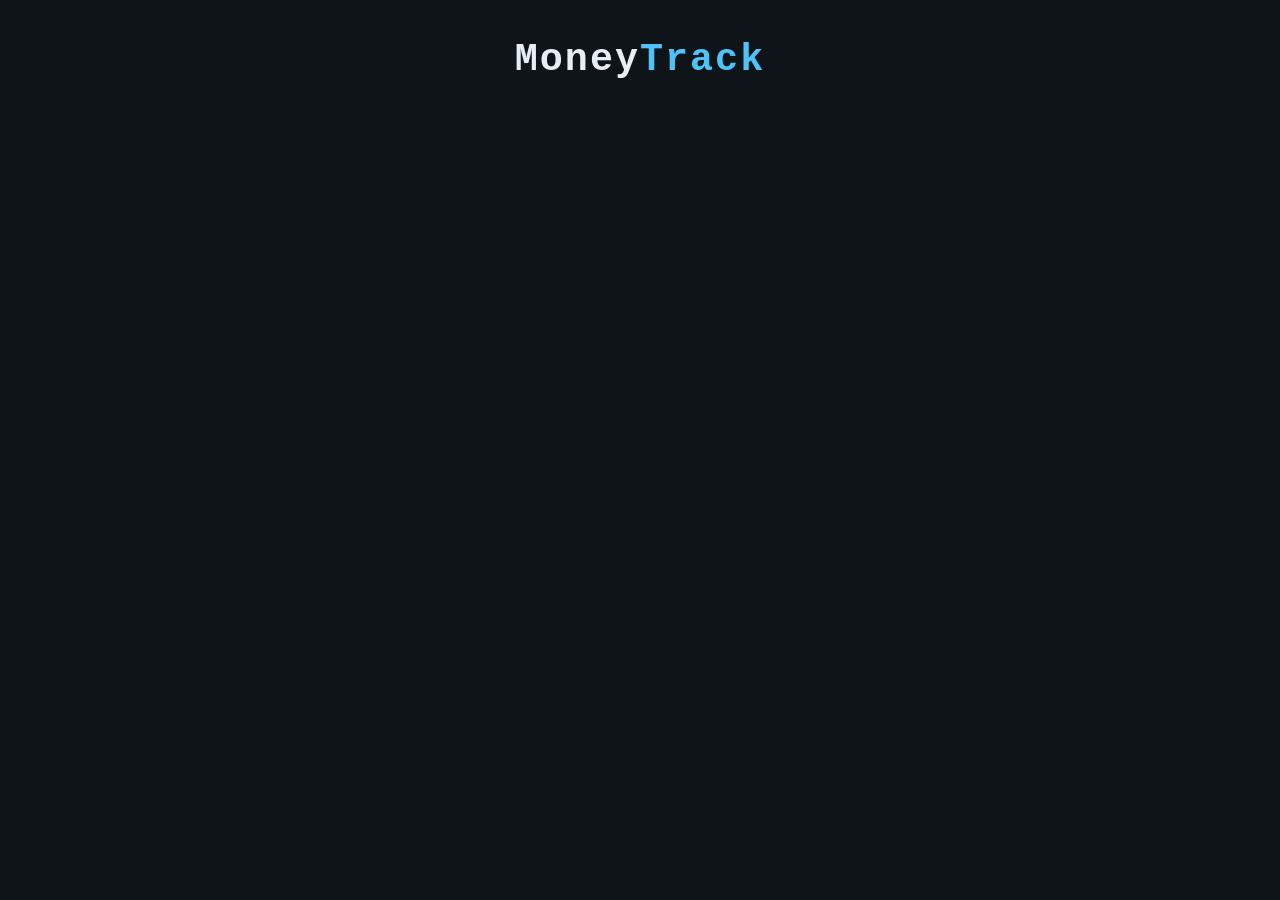
==== moneytrack/index.html @ c002fa0b "MoneyTrack Nivel 1: variables y función formatearDinero" ====
<!DOCTYPE html>
<html lang="es">
<head>
  <meta charset="UTF-8">
  <meta name="viewport" content="width=device-width, initial-scale=1.0">
  <title>MoneyTrack</title>
  <link rel="stylesheet" href="estilos.css">
</head>
<body>

  <header class="cabecera">
    <h1>Money<span>Track</span></h1>
  </header>

  <main>
  </main>

  <script src="app.js"></script>
</body>
</html>
---- moneytrack/estilos.css ----
/* =============================================================
   MoneyTrack · estilos
   ============================================================= */

* {
  box-sizing: border-box;
  margin: 0;
  padding: 0;
}

body {
  font-family: "Segoe UI", system-ui, sans-serif;
  background: #0f1419;
  color: #e6edf3;
  line-height: 1.5;
}

.cabecera {
  text-align: center;
  padding: 32px 16px 24px;
}

.cabecera h1 {
  font-family: "Consolas", "Courier New", monospace;
  font-size: 2.4rem;
  letter-spacing: 2px;
}

.cabecera h1 span {
  color: #4fc3f7;
}
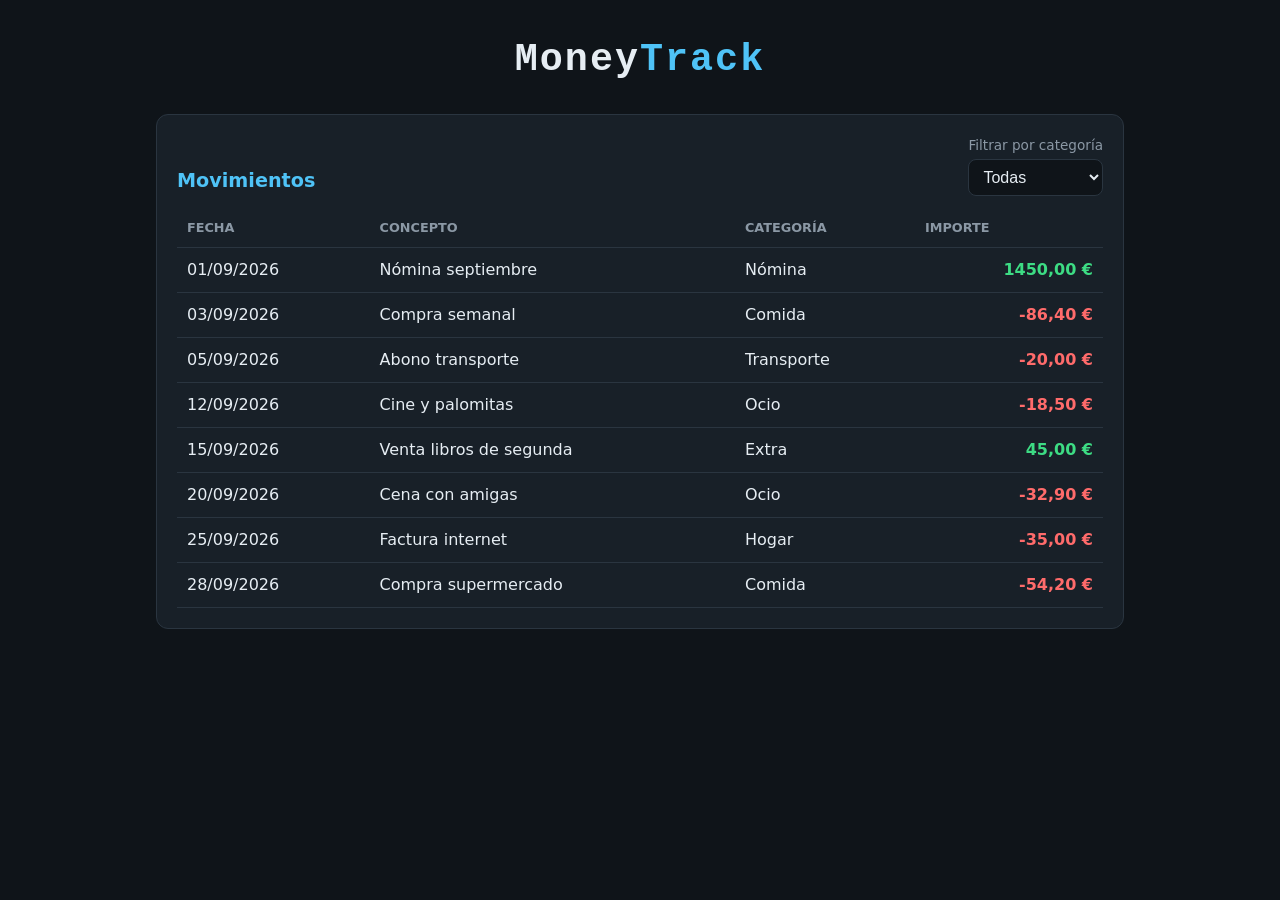
==== commit d409c7d0: "MoneyTrack Nivel 4: tabla en el DOM, filtro por categoría con filter y colores" ====
--- a/moneytrack/index.html
+++ b/moneytrack/index.html
@@ -12,9 +12,36 @@
     <h1>Money<span>Track</span></h1>
   </header>
 
-  <main>
+
+    <main>
+
+    <!-- TABLA de movimientos con filtro (nivel 4) -->
+    <section class="panel">
+      <div class="panel-titulo">
+        <h2>Movimientos</h2>
+        <label>
+          Filtrar por categoría
+          <select id="filtro-categoria"></select>
+        </label>
+      </div>
+
+      <div class="tabla-contenedor">
+        <table>
+          <thead>
+            <tr>
+              <th>Fecha</th>
+              <th>Concepto</th>
+              <th>Categoría</th>
+              <th>Importe</th>
+            </tr>
+          </thead>
+          <tbody id="cuerpo-tabla"></tbody>
+        </table>
+      </div>
+    </section>
+
   </main>
-
+  
   <script src="app.js"></script>
 </body>
 </html>
--- a/moneytrack/estilos.css
+++ b/moneytrack/estilos.css
@@ -28,4 +28,100 @@
 
 .cabecera h1 span {
   color: #4fc3f7;
+}
+
+
+
+
+/* ---------- Contenido principal ---------- */
+main {
+  max-width: 1000px;
+  margin: 0 auto;
+  padding: 0 16px 32px;
+  display: grid;
+  gap: 20px;
+}
+
+/* ---------- Paneles ---------- */
+.panel {
+  background: #182028;
+  border: 1px solid #2a3540;
+  border-radius: 12px;
+  padding: 20px;
+}
+
+.panel h2 {
+  font-size: 1.2rem;
+  color: #4fc3f7;
+}
+
+.panel-titulo {
+  display: flex;
+  justify-content: space-between;
+  align-items: flex-end;
+  flex-wrap: wrap;
+  gap: 12px;
+  margin-bottom: 12px;
+}
+
+/* ---------- Desplegables y campos ---------- */
+label {
+  display: flex;
+  flex-direction: column;
+  gap: 4px;
+  font-size: 0.85rem;
+  color: #8b98a5;
+}
+
+input,
+select {
+  background: #0f1419;
+  color: #e6edf3;
+  border: 1px solid #2a3540;
+  border-radius: 8px;
+  padding: 8px 10px;
+  font-size: 1rem;
+}
+
+/* ---------- Tabla ---------- */
+.tabla-contenedor {
+  overflow-x: auto;
+}
+
+table {
+  width: 100%;
+  border-collapse: collapse;
+}
+
+th,
+td {
+  padding: 10px;
+  text-align: left;
+  border-bottom: 1px solid #2a3540;
+}
+
+th {
+  color: #8b98a5;
+  font-size: 0.8rem;
+  text-transform: uppercase;
+}
+
+tbody tr:hover {
+  background: rgba(79, 195, 247, 0.06);
+}
+
+/* Importes: verde si es ingreso, rojo si es gasto */
+.importe {
+  font-weight: 700;
+  text-align: right;
+  white-space: nowrap;
+}
+
+.importe.ingreso { color: #3ddc84; }
+.importe.gasto   { color: #ff6b6b; }
+
+.vacio {
+  text-align: center;
+  color: #8b98a5;
+  font-style: italic;
 }
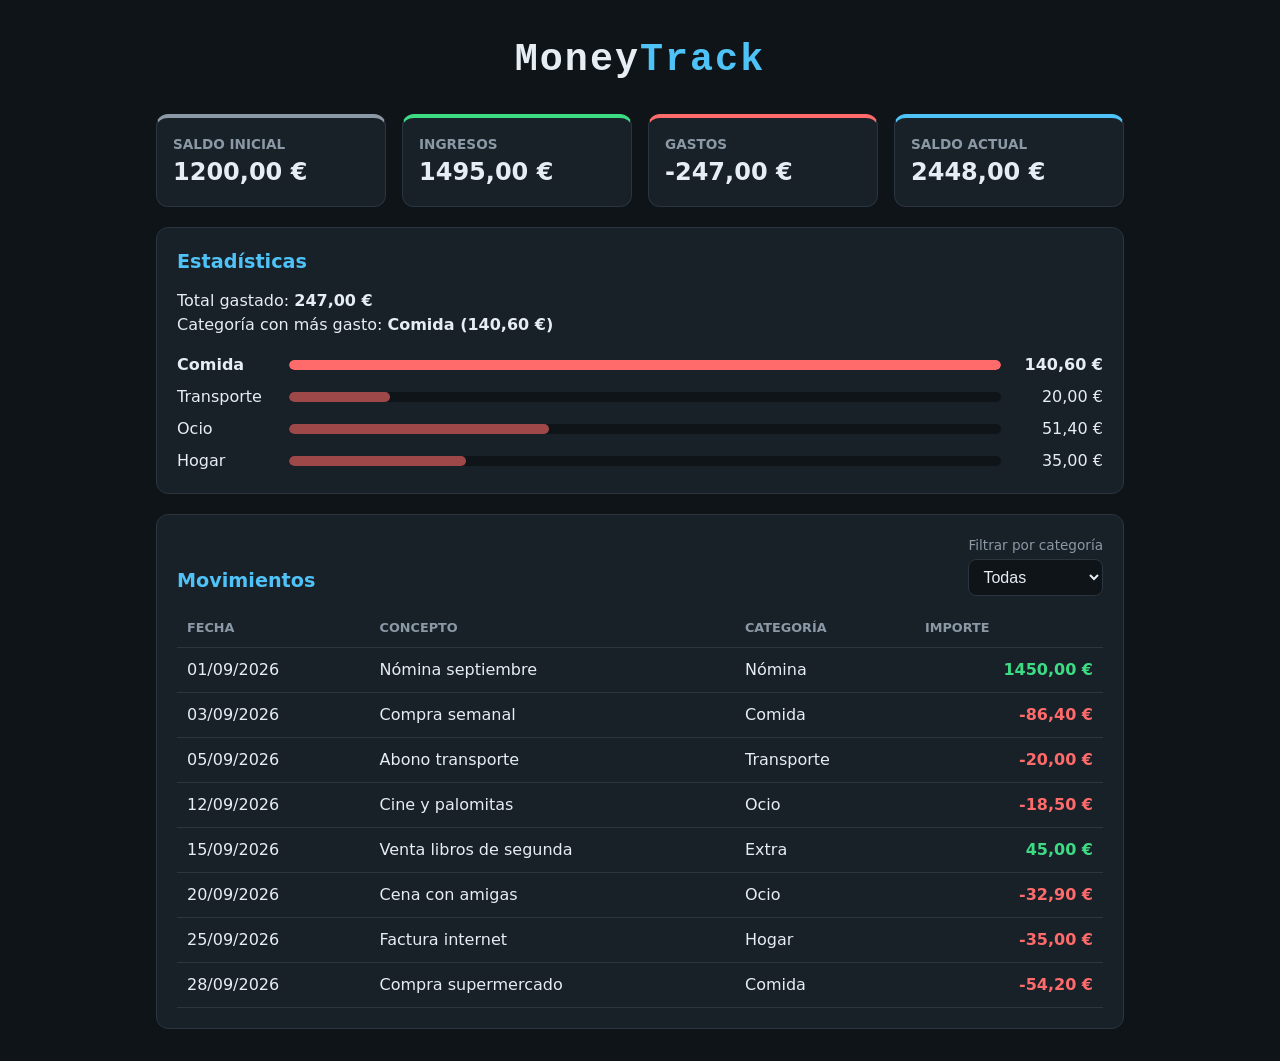
==== commit babaf1ca: "MoneyTrack Nivel 5: estadísticas con reduce y categoría con más gasto" ====
--- a/moneytrack/index.html
+++ b/moneytrack/index.html
@@ -12,8 +12,35 @@
     <h1>Money<span>Track</span></h1>
   </header>
 
+  <main>
 
-    <main>
+    <!-- RESUMEN de la cuenta: saldo, ingresos y gastos -->
+    <section class="resumen">
+      <article class="tarjeta">
+        <h2>Saldo inicial</h2>
+        <p id="dato-saldo-inicial">0,00 €</p>
+      </article>
+      <article class="tarjeta ingreso">
+        <h2>Ingresos</h2>
+        <p id="dato-ingresos">0,00 €</p>
+      </article>
+      <article class="tarjeta gasto">
+        <h2>Gastos</h2>
+        <p id="dato-gastos">0,00 €</p>
+      </article>
+      <article class="tarjeta saldo">
+        <h2>Saldo actual</h2>
+        <p id="dato-saldo">0,00 €</p>
+      </article>
+    </section>
+
+    <!-- ESTADÍSTICAS con reduce (nivel 5) -->
+    <section class="panel">
+      <h2>Estadísticas</h2>
+      <p>Total gastado: <strong id="dato-total-gastado">0,00 €</strong></p>
+      <p>Categoría con más gasto: <strong id="dato-mayor-gasto">—</strong></p>
+      <ul id="lista-categorias" class="lista-categorias"></ul>
+    </section>
 
     <!-- TABLA de movimientos con filtro (nivel 4) -->
     <section class="panel">
@@ -41,7 +68,7 @@
     </section>
 
   </main>
-  
+
   <script src="app.js"></script>
 </body>
 </html>
--- a/moneytrack/estilos.css
+++ b/moneytrack/estilos.css
@@ -124,4 +124,83 @@
   text-align: center;
   color: #8b98a5;
   font-style: italic;
+}
+
+
+
+
+/* ---------- Tarjetas de resumen ---------- */
+.resumen {
+  display: grid;
+  grid-template-columns: repeat(auto-fit, minmax(180px, 1fr));
+  gap: 16px;
+}
+
+.tarjeta {
+  background: #182028;
+  border: 1px solid #2a3540;
+  border-top: 4px solid #8b98a5;
+  border-radius: 12px;
+  padding: 16px;
+}
+
+.tarjeta h2 {
+  font-size: 0.85rem;
+  color: #8b98a5;
+  text-transform: uppercase;
+}
+
+.tarjeta p {
+  font-size: 1.5rem;
+  font-weight: 700;
+}
+
+.tarjeta.ingreso { border-top-color: #3ddc84; }
+.tarjeta.gasto   { border-top-color: #ff6b6b; }
+.tarjeta.saldo   { border-top-color: #4fc3f7; }
+
+/* ---------- Estadísticas por categoría ---------- */
+.panel > h2 {
+  margin-bottom: 12px;
+}
+
+.lista-categorias {
+  list-style: none;
+  margin-top: 16px;
+  display: grid;
+  gap: 8px;
+}
+
+.lista-categorias li {
+  display: grid;
+  grid-template-columns: 100px 1fr 90px;
+  align-items: center;
+  gap: 12px;
+}
+
+.lista-categorias li span:last-child {
+  text-align: right;
+}
+
+.barra {
+  background: #0f1419;
+  border-radius: 6px;
+  height: 10px;
+  overflow: hidden;
+}
+
+.barra-relleno {
+  height: 100%;
+  background: #ff6b6b;
+  opacity: 0.6;
+  border-radius: 6px;
+}
+
+/* La categoría con más gasto se destaca */
+.lista-categorias li.destacada {
+  font-weight: 700;
+}
+
+.lista-categorias li.destacada .barra-relleno {
+  opacity: 1;
 }
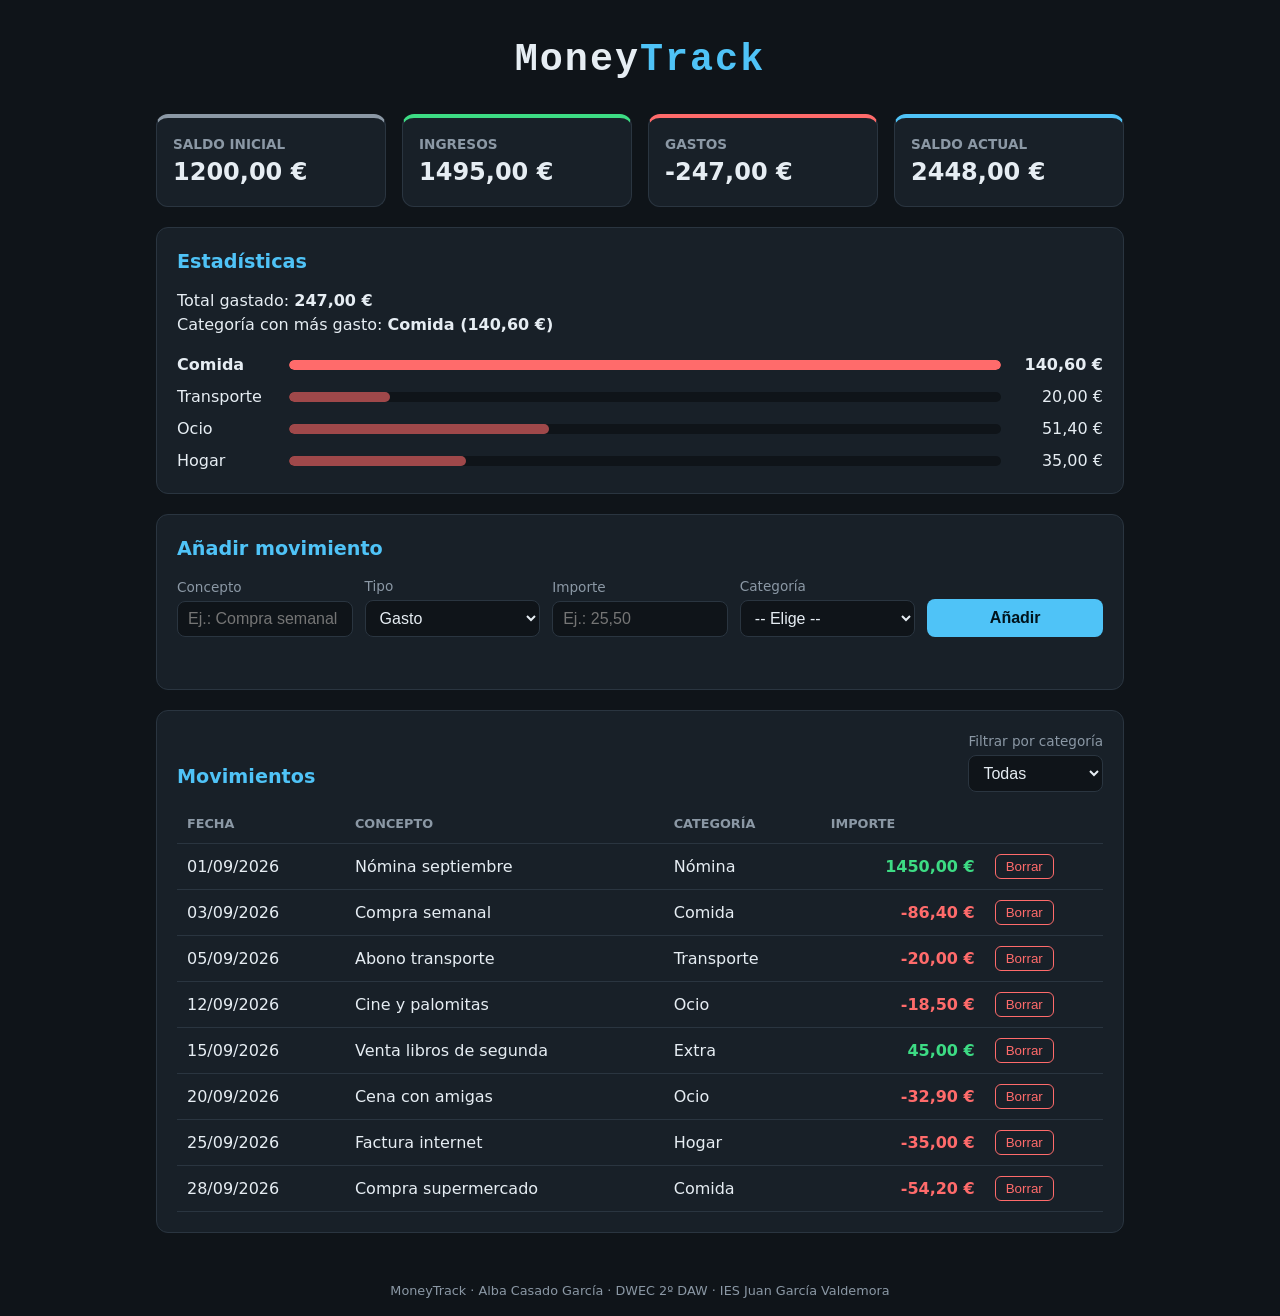
==== commit 7b8c02b6: "MoneyTrack Nivel 6: formulario para añadir y borrar movimientos con refrescar()" ====
--- a/moneytrack/index.html
+++ b/moneytrack/index.html
@@ -42,6 +42,34 @@
       <ul id="lista-categorias" class="lista-categorias"></ul>
     </section>
 
+    <!-- FORMULARIO para añadir movimientos (nivel 6) -->
+    <section class="panel">
+      <h2>Añadir movimiento</h2>
+      <form id="formulario" class="formulario" novalidate>
+        <label>
+          Concepto
+          <input type="text" id="input-concepto" placeholder="Ej.: Compra semanal">
+        </label>
+        <label>
+          Tipo
+          <select id="input-tipo">
+            <option value="gasto">Gasto</option>
+            <option value="ingreso">Ingreso</option>
+          </select>
+        </label>
+        <label>
+          Importe
+          <input type="text" id="input-importe" inputmode="decimal" placeholder="Ej.: 25,50">
+        </label>
+        <label>
+          Categoría
+          <select id="input-categoria"></select>
+        </label>
+        <button type="submit" class="boton">Añadir</button>
+      </form>
+      <p id="mensaje" class="mensaje"></p>
+    </section>
+
     <!-- TABLA de movimientos con filtro (nivel 4) -->
     <section class="panel">
       <div class="panel-titulo">
@@ -60,6 +88,7 @@
               <th>Concepto</th>
               <th>Categoría</th>
               <th>Importe</th>
+              <th></th>
             </tr>
           </thead>
           <tbody id="cuerpo-tabla"></tbody>
@@ -69,6 +98,10 @@
 
   </main>
 
+  <footer class="pie">
+    <p>MoneyTrack · Alba Casado García · DWEC 2º DAW · IES Juan García Valdemora</p>
+  </footer>
+
   <script src="app.js"></script>
 </body>
 </html>
--- a/moneytrack/estilos.css
+++ b/moneytrack/estilos.css
@@ -203,4 +203,71 @@
 
 .lista-categorias li.destacada .barra-relleno {
   opacity: 1;
+}
+
+
+
+
+
+
+
+/* ---------- Formulario (nivel 6) ---------- */
+.formulario {
+  display: grid;
+  grid-template-columns: repeat(auto-fit, minmax(160px, 1fr));
+  gap: 12px;
+  align-items: end;
+}
+
+input:focus,
+select:focus {
+  outline: 2px solid #4fc3f7;
+  border-color: transparent;
+}
+
+.boton {
+  background: #4fc3f7;
+  color: #00131c;
+  border: none;
+  border-radius: 8px;
+  padding: 10px;
+  font-size: 1rem;
+  font-weight: 700;
+  cursor: pointer;
+}
+
+.boton:hover {
+  filter: brightness(1.1);
+}
+
+.mensaje {
+  margin-top: 10px;
+  min-height: 1.5em;
+  font-size: 0.9rem;
+}
+
+.mensaje.error { color: #ff6b6b; }
+.mensaje.ok    { color: #3ddc84; }
+
+/* ---------- Botón de borrar en cada fila ---------- */
+.boton-borrar {
+  background: transparent;
+  color: #ff6b6b;
+  border: 1px solid #ff6b6b;
+  border-radius: 6px;
+  padding: 4px 10px;
+  cursor: pointer;
+}
+
+.boton-borrar:hover {
+  background: #ff6b6b;
+  color: #fff;
+}
+
+/* ---------- Pie de página ---------- */
+.pie {
+  text-align: center;
+  color: #8b98a5;
+  font-size: 0.8rem;
+  padding: 16px;
 }
